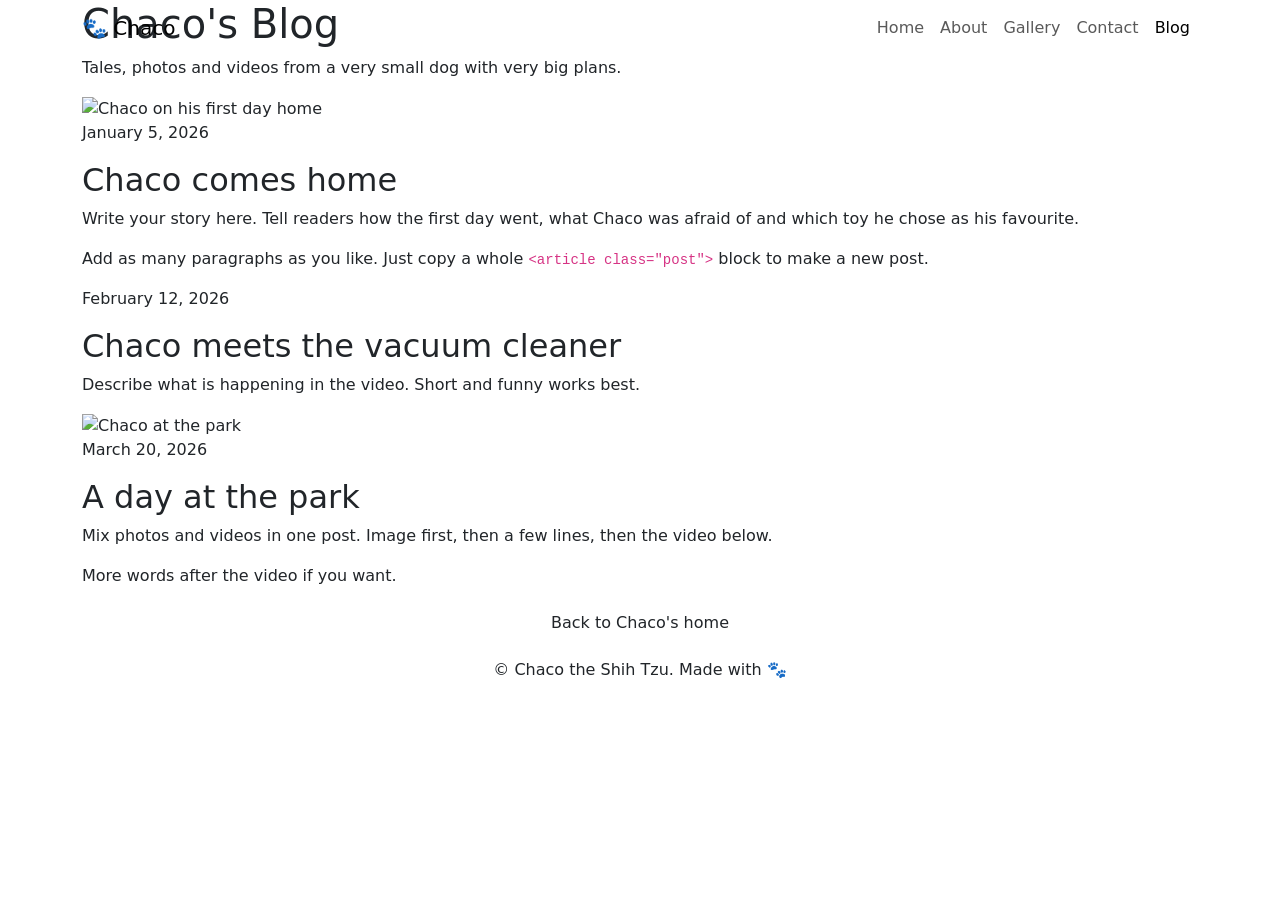
==== blog.html @ 99767268 "Add files via upload" ====
<!DOCTYPE html>
<html lang="en">
<head>
  <meta charset="UTF-8">
  <meta name="viewport" content="width=device-width, initial-scale=1">
  <title>Chaco's Blog</title>
  <link href="https://fonts.googleapis.com/css2?family=Baloo+2:wght@500;700;800&family=Nunito:wght@400;600;700&display=swap" rel="stylesheet">
  <link href="https://cdn.jsdelivr.net/npm/bootstrap@5.3.3/dist/css/bootstrap.min.css" rel="stylesheet">
  <link href="css/style.css" rel="stylesheet">
</head>
<body>

<nav class="navbar navbar-expand-lg fixed-top chaco-nav">
  <div class="container">
    <a class="navbar-brand" href="index.html">🐾 Chaco</a>
    <button class="navbar-toggler" type="button" data-bs-toggle="collapse" data-bs-target="#menu" aria-controls="menu" aria-expanded="false" aria-label="Open menu">
      <span class="navbar-toggler-icon"></span>
    </button>
    <div class="collapse navbar-collapse" id="menu">
      <ul class="navbar-nav ms-auto">
        <li class="nav-item"><a class="nav-link" href="index.html#home">Home</a></li>
        <li class="nav-item"><a class="nav-link" href="index.html#about">About</a></li>
        <li class="nav-item"><a class="nav-link" href="index.html#gallery">Gallery</a></li>
        <li class="nav-item"><a class="nav-link" href="index.html#contact">Contact</a></li>
        <li class="nav-item"><a class="nav-link nav-blog active" href="blog.html">Blog</a></li>
      </ul>
    </div>
  </div>
</nav>

<header class="blog-header">
  <div class="container">
    <h1 class="hero-name blog-title">Chaco's Blog</h1>
    <p class="hero-lead mx-auto">Tales, photos and videos from a very small dog with very big plans.</p>
  </div>
</header>

<main class="container blog-wrap">

  <!-- ===== POST 1: image + text ===== -->
  <article class="post">
    <img src="images/blog-1.jpg" class="post-img" alt="Chaco on his first day home" data-placeholder="Blog photo 1">
    <p class="post-date">January 5, 2026</p>
    <h2>Chaco comes home</h2>
    <p>Write your story here. Tell readers how the first day went, what Chaco was afraid of and which toy he chose as his favourite.</p>
    <p>Add as many paragraphs as you like. Just copy a whole <code>&lt;article class="post"&gt;</code> block to make a new post.</p>
  </article>

  <!-- ===== POST 2: YouTube video + text ===== -->
  <article class="post">
    <!-- Paste any normal YouTube link inside data-youtube. -->
    <div class="video-frame" data-youtube="https://www.youtube.com/watch?v=jNQXAC9IVRw" data-title="Chaco video"></div>
    <p class="post-date">February 12, 2026</p>
    <h2>Chaco meets the vacuum cleaner</h2>
    <p>Describe what is happening in the video. Short and funny works best.</p>
  </article>

  <!-- ===== POST 3: image + video + text ===== -->
  <article class="post">
    <img src="images/blog-3.jpg" class="post-img" alt="Chaco at the park" data-placeholder="Blog photo 3">
    <p class="post-date">March 20, 2026</p>
    <h2>A day at the park</h2>
    <p>Mix photos and videos in one post. Image first, then a few lines, then the video below.</p>
    <div class="video-frame" data-youtube="https://youtu.be/jNQXAC9IVRw" data-title="Chaco at the park"></div>
    <p class="mt-3">More words after the video if you want.</p>
  </article>

</main>

<footer class="footer">
  <div class="container text-center">
    <a href="index.html" class="btn btn-chaco-outline mb-3">Back to Chaco's home</a>
    <p class="mb-0">© <span id="year"></span> Chaco the Shih Tzu. Made with 🐾</p>
  </div>
</footer>

<script src="https://cdn.jsdelivr.net/npm/bootstrap@5.3.3/dist/js/bootstrap.bundle.min.js"></script>
<script src="js/main.js"></script>
</body>
</html>
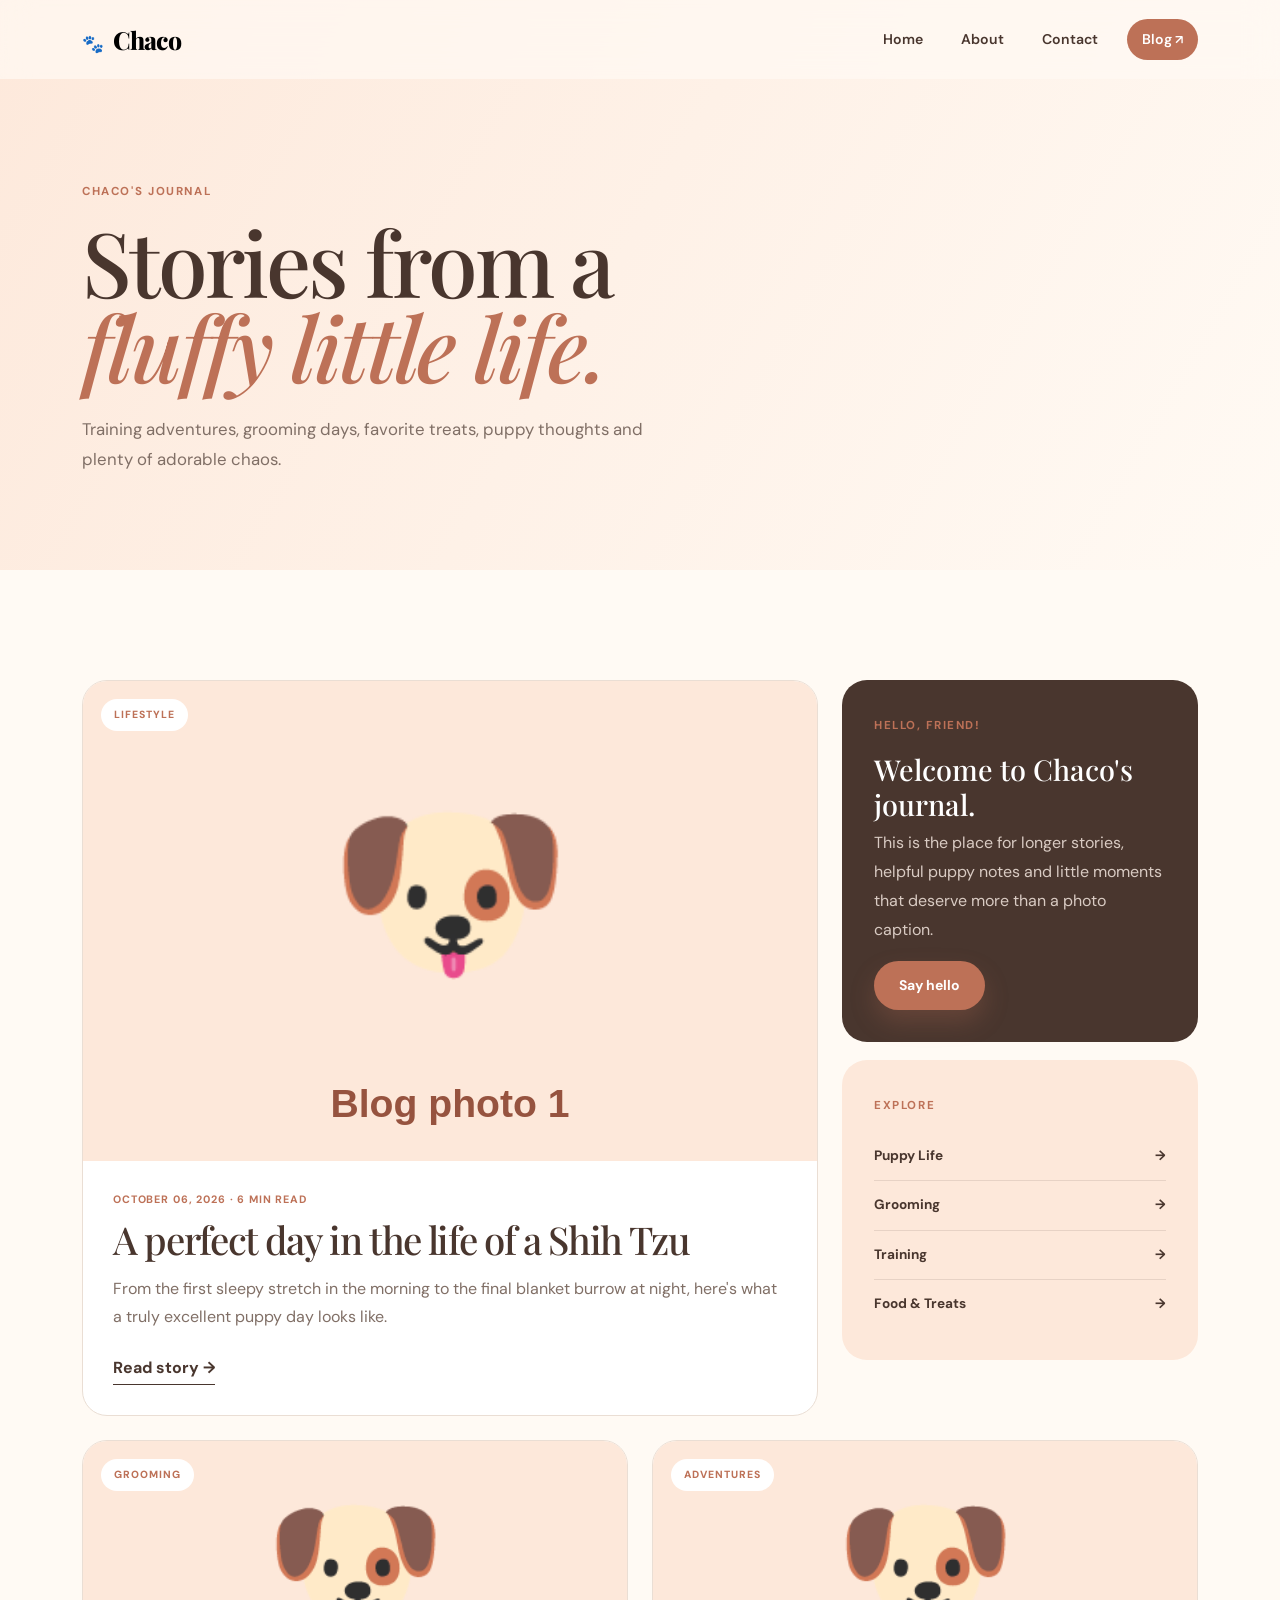
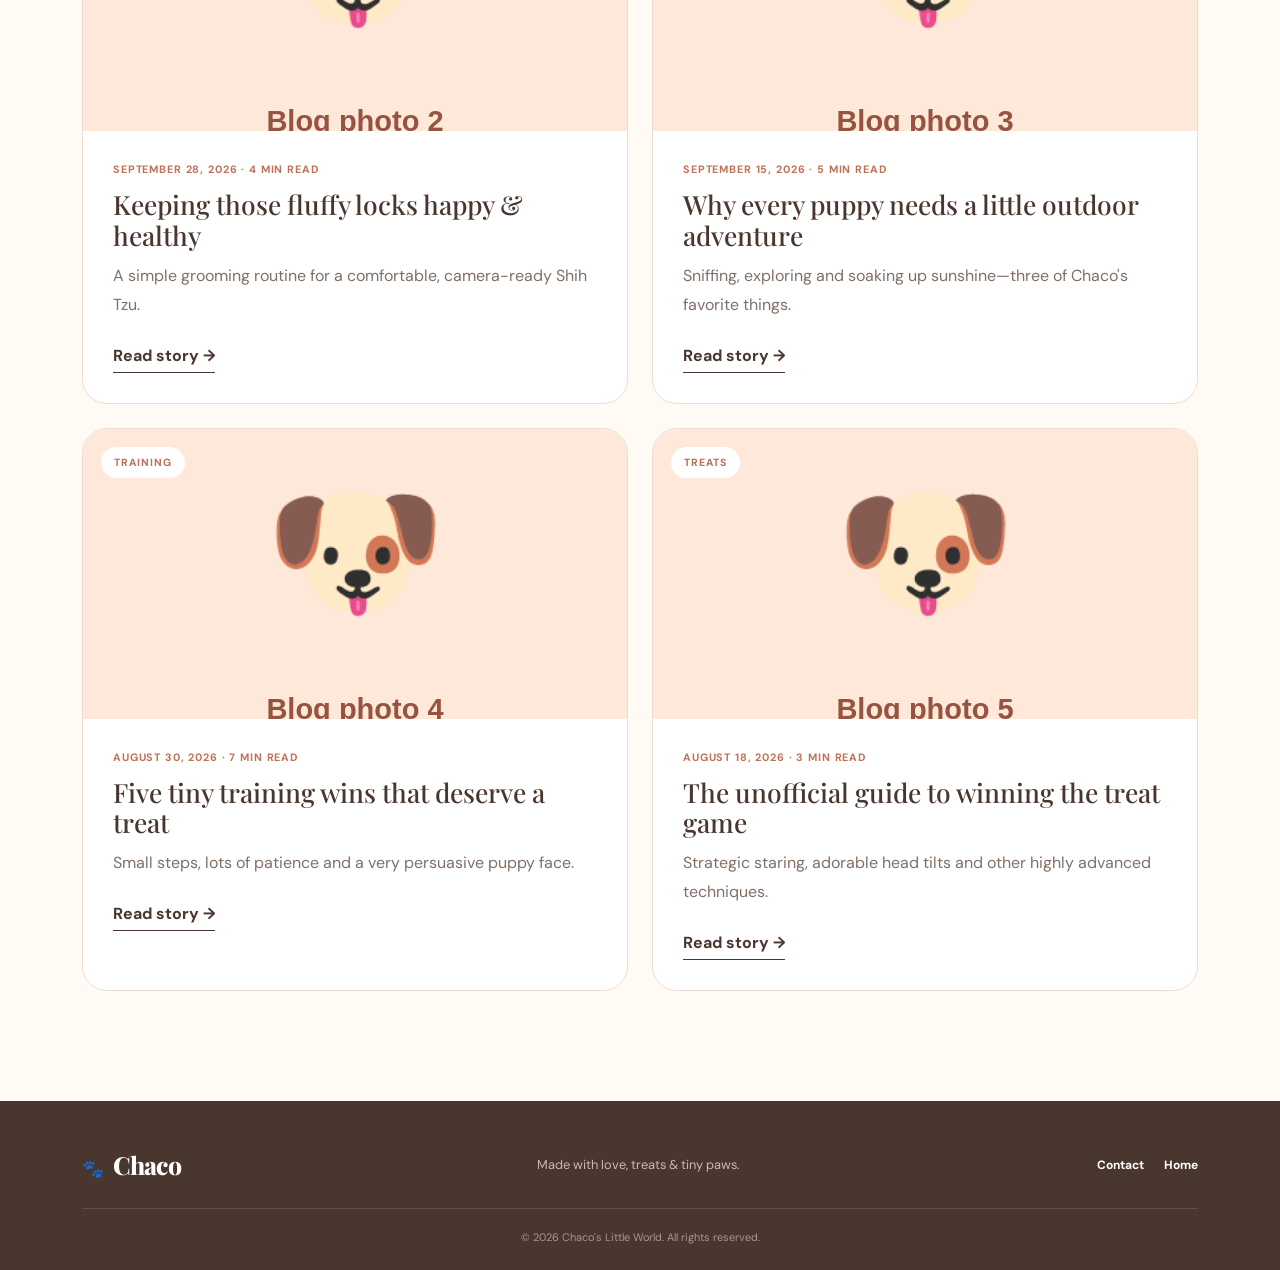
==== commit 1995bb35: "Add files via upload" ====
--- a/blog.html
+++ b/blog.html
@@ -2,79 +2,203 @@
 <html lang="en">
 <head>
   <meta charset="UTF-8">
-  <meta name="viewport" content="width=device-width, initial-scale=1">
-  <title>Chaco's Blog</title>
-  <link href="https://fonts.googleapis.com/css2?family=Baloo+2:wght@500;700;800&family=Nunito:wght@400;600;700&display=swap" rel="stylesheet">
+  <meta name="viewport" content="width=device-width, initial-scale=1.0">
+  <meta name="description" content="Chaco's Shih Tzu puppy blog.">
+  <title>Chaco's Blog | Shih Tzu Puppy Stories</title>
+
   <link href="https://cdn.jsdelivr.net/npm/bootstrap@5.3.3/dist/css/bootstrap.min.css" rel="stylesheet">
-  <link href="css/style.css" rel="stylesheet">
+  <link rel="preconnect" href="https://fonts.googleapis.com">
+  <link rel="preconnect" href="https://fonts.gstatic.com" crossorigin>
+  <link href="https://fonts.googleapis.com/css2?family=DM+Sans:wght@400;500;600;700&family=Playfair+Display:wght@600;700;800&display=swap" rel="stylesheet">
+  <link rel="stylesheet" href="style.css">
 </head>
-<body>
-
-<nav class="navbar navbar-expand-lg fixed-top chaco-nav">
-  <div class="container">
-    <a class="navbar-brand" href="index.html">🐾 Chaco</a>
-    <button class="navbar-toggler" type="button" data-bs-toggle="collapse" data-bs-target="#menu" aria-controls="menu" aria-expanded="false" aria-label="Open menu">
-      <span class="navbar-toggler-icon"></span>
-    </button>
-    <div class="collapse navbar-collapse" id="menu">
-      <ul class="navbar-nav ms-auto">
-        <li class="nav-item"><a class="nav-link" href="index.html#home">Home</a></li>
-        <li class="nav-item"><a class="nav-link" href="index.html#about">About</a></li>
-        <li class="nav-item"><a class="nav-link" href="index.html#gallery">Gallery</a></li>
-        <li class="nav-item"><a class="nav-link" href="index.html#contact">Contact</a></li>
-        <li class="nav-item"><a class="nav-link nav-blog active" href="blog.html">Blog</a></li>
-      </ul>
+
+<body class="blog-page">
+  <nav class="navbar navbar-expand-lg fixed-top puppy-navbar" id="mainNav">
+    <div class="container">
+      <a class="navbar-brand brand-mark" href="index.html"><span class="brand-paw">🐾</span> Chaco</a>
+      <button class="navbar-toggler border-0 shadow-none" type="button" data-bs-toggle="collapse" data-bs-target="#navMenu"
+              aria-controls="navMenu" aria-expanded="false" aria-label="Toggle navigation">
+        <span class="navbar-toggler-icon"></span>
+      </button>
+      <div class="collapse navbar-collapse" id="navMenu">
+        <ul class="navbar-nav ms-auto align-items-lg-center gap-lg-2">
+          <li class="nav-item"><a class="nav-link" href="index.html#home">Home</a></li>
+          <li class="nav-item"><a class="nav-link" href="index.html#about">About</a></li>
+          <li class="nav-item"><a class="nav-link" href="index.html#contact">Contact</a></li>
+          <li class="nav-item"><a class="nav-link active blog-nav-btn" href="blog.html">Blog <span>↗</span></a></li>
+        </ul>
+      </div>
+    </div>
+  </nav>
+
+  <header class="blog-hero">
+    <div class="container">
+      <div class="blog-hero-inner">
+        <span class="eyebrow">Chaco's journal</span>
+        <h1>Stories from a<br><em>fluffy little life.</em></h1>
+        <p>Training adventures, grooming days, favorite treats, puppy thoughts and plenty of adorable chaos.</p>
+      </div>
+    </div>
+  </header>
+
+  <main class="blog-content section-padding">
+    <div class="container">
+      <div class="row g-4">
+        <!-- Featured post -->
+        <div class="col-lg-8">
+          <article class="featured-post">
+            <div class="post-image">
+              <img src="images/blog-1.jpg" alt="Cute dog sitting outdoors" data-placeholder="Blog photo 1">
+              <span class="post-category">Lifestyle</span>
+            </div>
+            <div class="post-body">
+              <div class="post-meta">October 06, 2026 · 6 min read</div>
+              <h2>A perfect day in the life of a Shih Tzu</h2>
+              <p>
+                From the first sleepy stretch in the morning to the final blanket
+                burrow at night, here's what a truly excellent puppy day looks like.
+              </p>
+              <a href="#" class="read-more" data-video="https://www.youtube.com/watch?v=jNQXAC9IVRw" data-post="A perfect day in the life of a Shih Tzu">Read story <span>→</span></a>
+              <div class="post-full" hidden>
+                <p>Write the full story here. Tell what happened, how Chaco reacted and what made you smile.</p>
+                <p>Add as many paragraphs as you like. Photos and YouTube videos show up in the pop-up automatically.</p>
+              </div>
+            </div>
+          </article>
+        </div>
+
+        <!-- Sidebar -->
+        <div class="col-lg-4">
+          <aside class="blog-sidebar">
+            <div class="sidebar-card">
+              <span class="eyebrow">Hello, friend!</span>
+              <h3>Welcome to Chaco's journal.</h3>
+              <p>This is the place for longer stories, helpful puppy notes and little moments that deserve more than a photo caption.</p>
+              <a href="index.html#contact" class="btn btn-puppy btn-sm">Say hello</a>
+            </div>
+
+            <div class="sidebar-card categories-card">
+              <span class="eyebrow">Explore</span>
+              <a href="#">Puppy Life <span>→</span></a>
+              <a href="#">Grooming <span>→</span></a>
+              <a href="#">Training <span>→</span></a>
+              <a href="#">Food & Treats <span>→</span></a>
+            </div>
+          </aside>
+        </div>
+
+        <!-- Post cards -->
+        <div class="col-md-6">
+          <article class="post-card">
+            <div class="post-image">
+              <img src="images/blog-2.jpg" alt="Small puppy" data-placeholder="Blog photo 2">
+              <span class="post-category">Grooming</span>
+            </div>
+            <div class="post-body">
+              <div class="post-meta">September 28, 2026 · 4 min read</div>
+              <h3>Keeping those fluffy locks happy & healthy</h3>
+              <p>A simple grooming routine for a comfortable, camera-ready Shih Tzu.</p>
+              <a href="#" class="read-more" data-post="Keeping those fluffy locks happy & healthy">Read story <span>→</span></a>
+              <div class="post-full" hidden>
+                <p>Write the full story here. Tell what happened, how Chaco reacted and what made you smile.</p>
+                <p>Add as many paragraphs as you like. Photos and YouTube videos show up in the pop-up automatically.</p>
+              </div>
+            </div>
+          </article>
+        </div>
+
+        <div class="col-md-6">
+          <article class="post-card">
+            <div class="post-image">
+              <img src="images/blog-3.jpg" alt="Happy dog outside" data-placeholder="Blog photo 3">
+              <span class="post-category">Adventures</span>
+            </div>
+            <div class="post-body">
+              <div class="post-meta">September 15, 2026 · 5 min read</div>
+              <h3>Why every puppy needs a little outdoor adventure</h3>
+              <p>Sniffing, exploring and soaking up sunshine—three of Chaco's favorite things.</p>
+              <a href="#" class="read-more" data-video="https://youtu.be/jNQXAC9IVRw" data-post="Why every puppy needs a little outdoor adventure">Read story <span>→</span></a>
+              <div class="post-full" hidden>
+                <p>Write the full story here. Tell what happened, how Chaco reacted and what made you smile.</p>
+                <p>Add as many paragraphs as you like. Photos and YouTube videos show up in the pop-up automatically.</p>
+              </div>
+            </div>
+          </article>
+        </div>
+
+        <div class="col-md-6">
+          <article class="post-card">
+            <div class="post-image">
+              <img src="images/blog-4.jpg" alt="Cute dog portrait" data-placeholder="Blog photo 4">
+              <span class="post-category">Training</span>
+            </div>
+            <div class="post-body">
+              <div class="post-meta">August 30, 2026 · 7 min read</div>
+              <h3>Five tiny training wins that deserve a treat</h3>
+              <p>Small steps, lots of patience and a very persuasive puppy face.</p>
+              <a href="#" class="read-more" data-post="Five tiny training wins that deserve a treat">Read story <span>→</span></a>
+              <div class="post-full" hidden>
+                <p>Write the full story here. Tell what happened, how Chaco reacted and what made you smile.</p>
+                <p>Add as many paragraphs as you like. Photos and YouTube videos show up in the pop-up automatically.</p>
+              </div>
+            </div>
+          </article>
+        </div>
+
+        <div class="col-md-6">
+          <article class="post-card">
+            <div class="post-image">
+              <img src="images/blog-5.jpg" alt="Dog relaxing" data-placeholder="Blog photo 5">
+              <span class="post-category">Treats</span>
+            </div>
+            <div class="post-body">
+              <div class="post-meta">August 18, 2026 · 3 min read</div>
+              <h3>The unofficial guide to winning the treat game</h3>
+              <p>Strategic staring, adorable head tilts and other highly advanced techniques.</p>
+              <a href="#" class="read-more" data-post="The unofficial guide to winning the treat game">Read story <span>→</span></a>
+              <div class="post-full" hidden>
+                <p>Write the full story here. Tell what happened, how Chaco reacted and what made you smile.</p>
+                <p>Add as many paragraphs as you like. Photos and YouTube videos show up in the pop-up automatically.</p>
+              </div>
+            </div>
+          </article>
+        </div>
+      </div>
+    </div>
+  </main>
+
+  <footer class="footer">
+    <div class="container">
+      <div class="footer-inner">
+        <a class="brand-mark" href="index.html"><span class="brand-paw">🐾</span> Chaco</a>
+        <p>Made with love, treats & tiny paws.</p>
+        <div class="social-links">
+          <a href="index.html#contact">Contact</a>
+          <a href="index.html">Home</a>
+        </div>
+      </div>
+      <div class="copyright">© <span id="year"></span> Chaco's Little World. All rights reserved.</div>
+    </div>
+  </footer>
+
+  <div class="modal fade" id="storyModal" tabindex="-1" aria-labelledby="storyTitle" aria-hidden="true">
+    <div class="modal-dialog modal-lg modal-dialog-centered modal-dialog-scrollable">
+      <div class="modal-content story-modal">
+        <div class="modal-header border-0">
+          <h2 class="modal-title h3" id="storyTitle"></h2>
+          <button type="button" class="btn-close" data-bs-dismiss="modal" aria-label="Close"></button>
+        </div>
+        <div class="modal-body">
+          <img id="storyImg" src="" alt="" class="story-img">
+          <div id="storyText"></div>
+          <div id="storyVideo" class="video-frame mt-3" hidden></div>
+        </div>
+      </div>
     </div>
   </div>
-</nav>
-
-<header class="blog-header">
-  <div class="container">
-    <h1 class="hero-name blog-title">Chaco's Blog</h1>
-    <p class="hero-lead mx-auto">Tales, photos and videos from a very small dog with very big plans.</p>
-  </div>
-</header>
-
-<main class="container blog-wrap">
-
-  <!-- ===== POST 1: image + text ===== -->
-  <article class="post">
-    <img src="images/blog-1.jpg" class="post-img" alt="Chaco on his first day home" data-placeholder="Blog photo 1">
-    <p class="post-date">January 5, 2026</p>
-    <h2>Chaco comes home</h2>
-    <p>Write your story here. Tell readers how the first day went, what Chaco was afraid of and which toy he chose as his favourite.</p>
-    <p>Add as many paragraphs as you like. Just copy a whole <code>&lt;article class="post"&gt;</code> block to make a new post.</p>
-  </article>
-
-  <!-- ===== POST 2: YouTube video + text ===== -->
-  <article class="post">
-    <!-- Paste any normal YouTube link inside data-youtube. -->
-    <div class="video-frame" data-youtube="https://www.youtube.com/watch?v=jNQXAC9IVRw" data-title="Chaco video"></div>
-    <p class="post-date">February 12, 2026</p>
-    <h2>Chaco meets the vacuum cleaner</h2>
-    <p>Describe what is happening in the video. Short and funny works best.</p>
-  </article>
-
-  <!-- ===== POST 3: image + video + text ===== -->
-  <article class="post">
-    <img src="images/blog-3.jpg" class="post-img" alt="Chaco at the park" data-placeholder="Blog photo 3">
-    <p class="post-date">March 20, 2026</p>
-    <h2>A day at the park</h2>
-    <p>Mix photos and videos in one post. Image first, then a few lines, then the video below.</p>
-    <div class="video-frame" data-youtube="https://youtu.be/jNQXAC9IVRw" data-title="Chaco at the park"></div>
-    <p class="mt-3">More words after the video if you want.</p>
-  </article>
-
-</main>
-
-<footer class="footer">
-  <div class="container text-center">
-    <a href="index.html" class="btn btn-chaco-outline mb-3">Back to Chaco's home</a>
-    <p class="mb-0">© <span id="year"></span> Chaco the Shih Tzu. Made with 🐾</p>
-  </div>
-</footer>
-
-<script src="https://cdn.jsdelivr.net/npm/bootstrap@5.3.3/dist/js/bootstrap.bundle.min.js"></script>
-<script src="js/main.js"></script>
+
+  <script src="https://cdn.jsdelivr.net/npm/bootstrap@5.3.3/dist/js/bootstrap.bundle.min.js"></script>
+  <script src="script.js"></script>
 </body>
 </html>
--- a/style.css
+++ b/style.css
@@ -0,0 +1,935 @@
+/* =========================================================
+   MILO — SHIH TZU PORTFOLIO
+   Front-end stylesheet
+   ========================================================= */
+
+:root {
+  --cream: #fffaf4;
+  --cream-dark: #f6eee4;
+  --peach: #f4c7ad;
+  --peach-light: #fde8da;
+  --terracotta: #bd7157;
+  --terracotta-dark: #96533f;
+  --brown: #49362e;
+  --muted: #806f66;
+  --white: #ffffff;
+  --line: #eaded4;
+  --shadow: 0 20px 60px rgba(83, 57, 45, 0.10);
+  --radius: 24px;
+  --heading: "Playfair Display", Georgia, serif;
+  --body: "DM Sans", Arial, sans-serif;
+}
+
+html {
+  scroll-behavior: smooth;
+  scroll-padding-top: 85px;
+}
+
+body {
+  margin: 0;
+  font-family: var(--body);
+  color: var(--brown);
+  background: var(--cream);
+  overflow-x: hidden;
+}
+
+img {
+  width: 100%;
+  display: block;
+}
+
+a {
+  color: inherit;
+  text-decoration: none;
+}
+
+p {
+  color: var(--muted);
+  line-height: 1.8;
+}
+
+h1, h2, h3, h4 {
+  font-family: var(--heading);
+  color: var(--brown);
+}
+
+h1, h2 {
+  letter-spacing: -0.035em;
+}
+
+h1 em, h2 em, h3 em {
+  color: var(--terracotta);
+  font-style: italic;
+}
+
+.section-padding {
+  padding: 110px 0;
+}
+
+/* Navigation */
+.puppy-navbar {
+  padding: 16px 0;
+  transition: all 0.3s ease;
+  background: rgba(255, 250, 244, 0.70);
+  backdrop-filter: blur(16px);
+  -webkit-backdrop-filter: blur(16px);
+}
+
+.puppy-navbar.scrolled {
+  padding: 10px 0;
+  box-shadow: 0 8px 30px rgba(73, 54, 46, 0.08);
+  background: rgba(255, 250, 244, 0.95);
+}
+
+.brand-mark {
+  font-family: var(--heading);
+  font-size: 1.55rem;
+  font-weight: 800;
+  letter-spacing: -0.03em;
+}
+
+.brand-paw {
+  font-size: 1.1rem;
+  margin-right: 4px;
+}
+
+.nav-link {
+  font-size: 0.88rem;
+  font-weight: 600;
+  color: var(--brown) !important;
+  padding: 10px 15px !important;
+  border-radius: 50px;
+  transition: 0.25s ease;
+}
+
+.nav-link:hover,
+.nav-link.active {
+  background: var(--peach-light);
+  color: var(--terracotta) !important;
+}
+
+.blog-nav-btn {
+  background: var(--brown);
+  color: white !important;
+  margin-left: 6px;
+}
+
+.blog-nav-btn:hover,
+.blog-nav-btn.active {
+  background: var(--terracotta);
+  color: white !important;
+}
+
+.blog-nav-btn span {
+  font-size: 0.8rem;
+}
+
+/* Hero */
+.hero-section {
+  min-height: 100vh;
+  padding: 150px 0 80px;
+  display: flex;
+  align-items: center;
+  position: relative;
+  overflow: hidden;
+  background:
+    radial-gradient(circle at 10% 10%, rgba(244, 199, 173, 0.35), transparent 28%),
+    radial-gradient(circle at 90% 80%, rgba(253, 232, 218, 0.9), transparent 30%);
+}
+
+.hero-blob {
+  position: absolute;
+  border-radius: 50%;
+  filter: blur(2px);
+  pointer-events: none;
+}
+
+.hero-blob-one {
+  width: 360px;
+  height: 360px;
+  background: var(--peach-light);
+  top: 12%;
+  right: -130px;
+}
+
+.hero-blob-two {
+  width: 180px;
+  height: 180px;
+  background: #f7d6c2;
+  bottom: -70px;
+  left: -60px;
+}
+
+.hero-copy {
+  position: relative;
+  z-index: 2;
+  max-width: 650px;
+}
+
+.eyebrow {
+  display: inline-flex;
+  align-items: center;
+  gap: 8px;
+  color: var(--terracotta);
+  text-transform: uppercase;
+  letter-spacing: 0.14em;
+  font-size: 0.72rem;
+  font-weight: 700;
+  margin-bottom: 18px;
+}
+
+.hero-copy h1 {
+  font-size: clamp(3.5rem, 6vw, 6.5rem);
+  line-height: 0.96;
+  margin: 0 0 28px;
+}
+
+.hero-text {
+  font-size: 1.05rem;
+  max-width: 570px;
+  margin-bottom: 32px;
+}
+
+.hero-actions {
+  display: flex;
+  align-items: center;
+  gap: 25px;
+  flex-wrap: wrap;
+}
+
+.btn-puppy {
+  background: var(--terracotta);
+  color: white !important;
+  border: 0;
+  border-radius: 50px;
+  padding: 14px 25px;
+  font-weight: 700;
+  box-shadow: 0 12px 25px rgba(189, 113, 87, 0.25);
+  transition: transform 0.25s ease, background 0.25s ease;
+}
+
+.btn-puppy:hover {
+  background: var(--terracotta-dark);
+  transform: translateY(-2px);
+}
+
+.btn-puppy span {
+  margin-left: 10px;
+}
+
+.text-link,
+.read-more {
+  font-weight: 700;
+  color: var(--brown);
+  border-bottom: 1px solid var(--brown);
+  padding-bottom: 4px;
+  transition: 0.25s ease;
+}
+
+.text-link:hover,
+.read-more:hover {
+  color: var(--terracotta);
+  border-color: var(--terracotta);
+}
+
+.mini-stats {
+  display: flex;
+  gap: 35px;
+  margin-top: 55px;
+}
+
+.mini-stats div {
+  display: flex;
+  flex-direction: column;
+}
+
+.mini-stats strong {
+  font-family: var(--heading);
+  font-size: 1.45rem;
+}
+
+.mini-stats span {
+  color: var(--muted);
+  font-size: 0.72rem;
+  margin-top: 3px;
+}
+
+.hero-image-wrap {
+  position: relative;
+  max-width: 560px;
+  margin-left: auto;
+}
+
+.hero-image-card {
+  position: relative;
+  border-radius: 48% 48% 25% 25%;
+  overflow: hidden;
+  box-shadow: var(--shadow);
+  transform: rotate(2deg);
+  border: 12px solid rgba(255, 255, 255, 0.75);
+}
+
+.hero-image-card img {
+  height: 660px;
+  object-fit: cover;
+}
+
+.floating-note {
+  position: absolute;
+  background: rgba(255, 255, 255, 0.94);
+  box-shadow: 0 12px 30px rgba(73, 54, 46, 0.13);
+  border-radius: 50px;
+  padding: 13px 19px;
+  font-weight: 700;
+  font-size: 0.78rem;
+}
+
+.note-top {
+  top: 15%;
+  left: -65px;
+  transform: rotate(-5deg);
+}
+
+.note-bottom {
+  right: -45px;
+  bottom: 16%;
+  transform: rotate(4deg);
+}
+
+.hero-doodle {
+  position: absolute;
+  font-size: 4rem;
+  bottom: -15px;
+  left: 12%;
+  transform: rotate(-15deg);
+}
+
+.scroll-cue {
+  position: absolute;
+  bottom: 30px;
+  left: 50%;
+  transform: translateX(-50%);
+  font-size: 0.68rem;
+  text-transform: uppercase;
+  letter-spacing: 0.15em;
+  color: var(--muted);
+}
+
+.scroll-cue span {
+  margin-left: 10px;
+}
+
+/* Section headings */
+.section-heading h2 {
+  font-size: clamp(2.6rem, 4vw, 4rem);
+  line-height: 1.05;
+  margin: 0 0 14px;
+}
+
+.section-heading p {
+  max-width: 550px;
+  margin: auto;
+}
+
+/* About */
+.about-section {
+  background: var(--white);
+}
+
+.about-photo {
+  position: relative;
+  padding: 14px;
+  background: var(--peach-light);
+  border-radius: 34px;
+  transform: rotate(-2deg);
+}
+
+.about-photo img {
+  height: 590px;
+  object-fit: cover;
+  border-radius: 25px;
+}
+
+.photo-badge {
+  position: absolute;
+  right: -25px;
+  bottom: 35px;
+  background: var(--brown);
+  color: white;
+  width: 105px;
+  height: 105px;
+  border-radius: 50%;
+  display: grid;
+  place-content: center;
+  text-align: center;
+  line-height: 1.05;
+  font-family: var(--heading);
+  transform: rotate(8deg);
+}
+
+.photo-badge strong {
+  color: var(--peach);
+  font-size: 1.25rem;
+}
+
+.number-label {
+  display: block;
+  color: var(--terracotta);
+  letter-spacing: 0.15em;
+  font-size: 0.68rem;
+  font-weight: 800;
+  margin-bottom: 15px;
+}
+
+.about-content h3 {
+  font-size: clamp(2rem, 3vw, 3rem);
+  line-height: 1.1;
+  margin-bottom: 22px;
+}
+
+.trait-grid {
+  display: grid;
+  grid-template-columns: repeat(4, 1fr);
+  gap: 10px;
+  margin-top: 30px;
+}
+
+.trait-card {
+  padding: 18px 12px;
+  background: var(--cream);
+  border-radius: 18px;
+  display: flex;
+  flex-direction: column;
+  gap: 3px;
+  text-align: center;
+}
+
+.trait-card span {
+  font-size: 1.35rem;
+  margin-bottom: 5px;
+}
+
+.trait-card strong {
+  font-size: 0.8rem;
+}
+
+.trait-card small {
+  color: var(--terracotta);
+  font-size: 0.65rem;
+  font-weight: 700;
+}
+
+/* Features */
+.feature-section {
+  background: var(--cream);
+  padding-top: 80px;
+  padding-bottom: 80px;
+}
+
+.feature-card {
+  height: 100%;
+  padding: 35px;
+  background: var(--white);
+  border: 1px solid var(--line);
+  border-radius: var(--radius);
+  transition: transform 0.25s ease, box-shadow 0.25s ease;
+}
+
+.feature-card:hover,
+.feature-card.featured {
+  transform: translateY(-6px);
+  box-shadow: var(--shadow);
+}
+
+.feature-card.featured {
+  background: var(--brown);
+}
+
+.feature-card.featured h4,
+.feature-card.featured p {
+  color: white;
+}
+
+.feature-card.featured p {
+  color: #d9cbc3;
+}
+
+.feature-icon {
+  font-size: 2rem;
+  margin-bottom: 25px;
+}
+
+.feature-card h4 {
+  font-size: 1.45rem;
+  margin-bottom: 10px;
+}
+
+/* Gallery */
+.gallery-section {
+  background: var(--white);
+}
+
+.gallery-grid {
+  display: grid;
+  grid-template-columns: 1.35fr 1fr 1fr;
+  gap: 18px;
+}
+
+.gallery-item {
+  position: relative;
+  min-height: 420px;
+  overflow: hidden;
+  border-radius: 25px;
+}
+
+.gallery-item img {
+  height: 100%;
+  object-fit: cover;
+  transition: transform 0.6s ease;
+}
+
+.gallery-item:hover img {
+  transform: scale(1.05);
+}
+
+.gallery-caption {
+  position: absolute;
+  left: 18px;
+  bottom: 18px;
+  padding: 10px 15px;
+  border-radius: 50px;
+  background: rgba(255, 255, 255, 0.92);
+  font-size: 0.75rem;
+  font-weight: 700;
+}
+
+/* Contact */
+.contact-section {
+  background: var(--cream-dark);
+}
+
+.contact-box {
+  background: var(--peach-light);
+  border-radius: 38px;
+  padding: 70px;
+  overflow: hidden;
+  position: relative;
+}
+
+.contact-box:after {
+  content: "🐾";
+  position: absolute;
+  right: -30px;
+  top: -55px;
+  font-size: 15rem;
+  opacity: 0.08;
+  transform: rotate(-20deg);
+}
+
+.contact-box h2 {
+  font-size: clamp(2.7rem, 4vw, 4.3rem);
+  margin-bottom: 20px;
+}
+
+.contact-details {
+  display: flex;
+  flex-direction: column;
+  gap: 8px;
+  margin-top: 28px;
+}
+
+.contact-details a {
+  font-weight: 700;
+  color: var(--terracotta);
+}
+
+.contact-form {
+  position: relative;
+  z-index: 2;
+  background: rgba(255, 255, 255, 0.78);
+  padding: 30px;
+  border-radius: 25px;
+}
+
+.contact-form label {
+  display: block;
+  font-size: 0.72rem;
+  font-weight: 700;
+  margin-bottom: 7px;
+  color: var(--brown);
+}
+
+.contact-form .form-control {
+  border: 1px solid var(--line);
+  border-radius: 13px;
+  padding: 13px 15px;
+  background: var(--white);
+  color: var(--brown);
+}
+
+.contact-form .form-control:focus {
+  border-color: var(--terracotta);
+  box-shadow: 0 0 0 4px rgba(189, 113, 87, 0.10);
+}
+
+.form-message {
+  text-align: center;
+  font-size: 0.78rem;
+  font-weight: 700;
+  color: var(--terracotta);
+  margin-top: 12px;
+  min-height: 18px;
+}
+
+/* Blog page */
+.blog-hero {
+  min-height: 570px;
+  display: flex;
+  align-items: flex-end;
+  padding: 150px 0 80px;
+  background:
+    linear-gradient(120deg, rgba(253,232,218,0.96), rgba(255,250,244,0.80)),
+    url("https://images.unsplash.com/photo-1583337130417-3346a1be7dee?auto=format&fit=crop&w=1800&q=80") center/cover;
+}
+
+.blog-hero-inner {
+  max-width: 780px;
+}
+
+.blog-hero h1 {
+  font-size: clamp(3.3rem, 7vw, 6.5rem);
+  line-height: 0.95;
+  margin-bottom: 25px;
+}
+
+.blog-hero p {
+  max-width: 600px;
+  font-size: 1.05rem;
+}
+
+.blog-content {
+  background: var(--cream);
+}
+
+.featured-post,
+.post-card {
+  height: 100%;
+  background: var(--white);
+  border-radius: 25px;
+  overflow: hidden;
+  border: 1px solid var(--line);
+}
+
+.post-image {
+  position: relative;
+  overflow: hidden;
+}
+
+.featured-post .post-image {
+  height: 480px;
+}
+
+.post-card .post-image {
+  height: 290px;
+}
+
+.post-image img {
+  height: 100%;
+  object-fit: cover;
+  transition: transform 0.5s ease;
+}
+
+.featured-post:hover img,
+.post-card:hover img {
+  transform: scale(1.04);
+}
+
+.post-category {
+  position: absolute;
+  top: 18px;
+  left: 18px;
+  background: var(--white);
+  color: var(--terracotta);
+  padding: 8px 13px;
+  border-radius: 50px;
+  font-size: 0.65rem;
+  font-weight: 800;
+  text-transform: uppercase;
+  letter-spacing: 0.1em;
+}
+
+.post-body {
+  padding: 30px;
+}
+
+.post-meta {
+  color: var(--terracotta);
+  font-size: 0.67rem;
+  font-weight: 700;
+  text-transform: uppercase;
+  letter-spacing: 0.08em;
+  margin-bottom: 12px;
+}
+
+.post-body h2 {
+  font-size: clamp(2rem, 3vw, 3rem);
+  line-height: 1.08;
+  margin-bottom: 14px;
+}
+
+.post-body h3 {
+  font-size: 1.65rem;
+  line-height: 1.15;
+  margin-bottom: 12px;
+}
+
+.read-more {
+  display: inline-block;
+  margin-top: 8px;
+}
+
+.blog-sidebar {
+  display: flex;
+  flex-direction: column;
+  gap: 18px;
+}
+
+.sidebar-card {
+  padding: 32px;
+  border-radius: 25px;
+  background: var(--brown);
+  color: white;
+}
+
+.sidebar-card h3 {
+  color: white;
+  font-size: 1.8rem;
+}
+
+.sidebar-card p {
+  color: #d9cbc3;
+}
+
+.categories-card {
+  background: var(--peach-light);
+  color: var(--brown);
+}
+
+.categories-card a {
+  display: flex;
+  justify-content: space-between;
+  padding: 14px 0;
+  border-bottom: 1px solid rgba(73,54,46,0.12);
+  font-weight: 700;
+  font-size: 0.85rem;
+}
+
+.categories-card a:last-child {
+  border-bottom: 0;
+}
+
+/* Footer */
+.footer {
+  background: var(--brown);
+  color: white;
+  padding: 45px 0 25px;
+}
+
+.footer .brand-mark {
+  color: white;
+}
+
+.footer p {
+  margin: 0;
+  color: #cbbab0;
+  font-size: 0.8rem;
+}
+
+.footer-inner {
+  display: flex;
+  align-items: center;
+  justify-content: space-between;
+  gap: 20px;
+  padding-bottom: 25px;
+  border-bottom: 1px solid rgba(255,255,255,0.12);
+}
+
+.social-links {
+  display: flex;
+  gap: 20px;
+  font-size: 0.75rem;
+  font-weight: 700;
+}
+
+.social-links a:hover {
+  color: var(--peach);
+}
+
+.copyright {
+  padding-top: 20px;
+  color: #a9978d;
+  font-size: 0.68rem;
+  text-align: center;
+}
+
+/* Responsive */
+@media (max-width: 991.98px) {
+  .hero-section {
+    padding-top: 125px;
+  }
+
+  .hero-copy {
+    text-align: center;
+    margin: auto;
+  }
+
+  .hero-text {
+    margin-left: auto;
+    margin-right: auto;
+  }
+
+  .hero-actions,
+  .mini-stats {
+    justify-content: center;
+  }
+
+  .hero-image-wrap {
+    margin: 35px auto 0;
+    max-width: 500px;
+  }
+
+  .hero-image-card img {
+    height: 560px;
+  }
+
+  .note-top {
+    left: -20px;
+  }
+
+  .note-bottom {
+    right: -20px;
+  }
+
+  .trait-grid {
+    grid-template-columns: repeat(2, 1fr);
+  }
+
+  .contact-box {
+    padding: 45px 30px;
+  }
+
+  .blog-sidebar {
+    margin-top: 10px;
+  }
+}
+
+@media (max-width: 767.98px) {
+  .section-padding {
+    padding: 75px 0;
+  }
+
+  .hero-section {
+    min-height: auto;
+    padding-bottom: 80px;
+  }
+
+  .hero-copy h1 {
+    font-size: 3.6rem;
+  }
+
+  .mini-stats {
+    gap: 22px;
+  }
+
+  .hero-image-card {
+    border-width: 8px;
+  }
+
+  .hero-image-card img {
+    height: 470px;
+  }
+
+  .floating-note {
+    padding: 10px 13px;
+    font-size: 0.68rem;
+  }
+
+  .gallery-grid {
+    grid-template-columns: 1fr;
+  }
+
+  .gallery-item,
+  .gallery-large {
+    min-height: 370px;
+  }
+
+  .about-photo img {
+    height: 480px;
+  }
+
+  .contact-box {
+    border-radius: 25px;
+  }
+
+  .footer-inner {
+    flex-direction: column;
+    text-align: center;
+  }
+
+  .blog-hero {
+    min-height: 520px;
+  }
+
+  .blog-hero h1 {
+    font-size: 3.8rem;
+  }
+
+  .featured-post .post-image {
+    height: 350px;
+  }
+}
+
+@media (max-width: 480px) {
+  .hero-copy h1 {
+    font-size: 3rem;
+  }
+
+  .hero-image-card img {
+    height: 400px;
+  }
+
+  .note-top {
+    left: -8px;
+  }
+
+  .note-bottom {
+    right: -8px;
+  }
+
+  .mini-stats strong {
+    font-size: 1.15rem;
+  }
+
+  .mini-stats span {
+    font-size: 0.62rem;
+  }
+
+  .trait-grid {
+    gap: 8px;
+  }
+
+  .trait-card {
+    padding: 14px 8px;
+  }
+
+  .contact-form {
+    padding: 20px;
+  }
+}
+
+/* ===== Story pop-up with image, text and YouTube video ===== */
+.story-modal { border-radius: var(--radius); border: 0; background: var(--cream); }
+.story-modal .modal-title { font-family: var(--heading); }
+.story-img { border-radius: 18px; max-height: 380px; object-fit: cover; margin-bottom: 1.2rem; }
+.video-frame { position: relative; aspect-ratio: 16 / 9; border-radius: 18px; overflow: hidden; background: #000; }
+.video-frame iframe { position: absolute; inset: 0; width: 100%; height: 100%; border: 0; }
